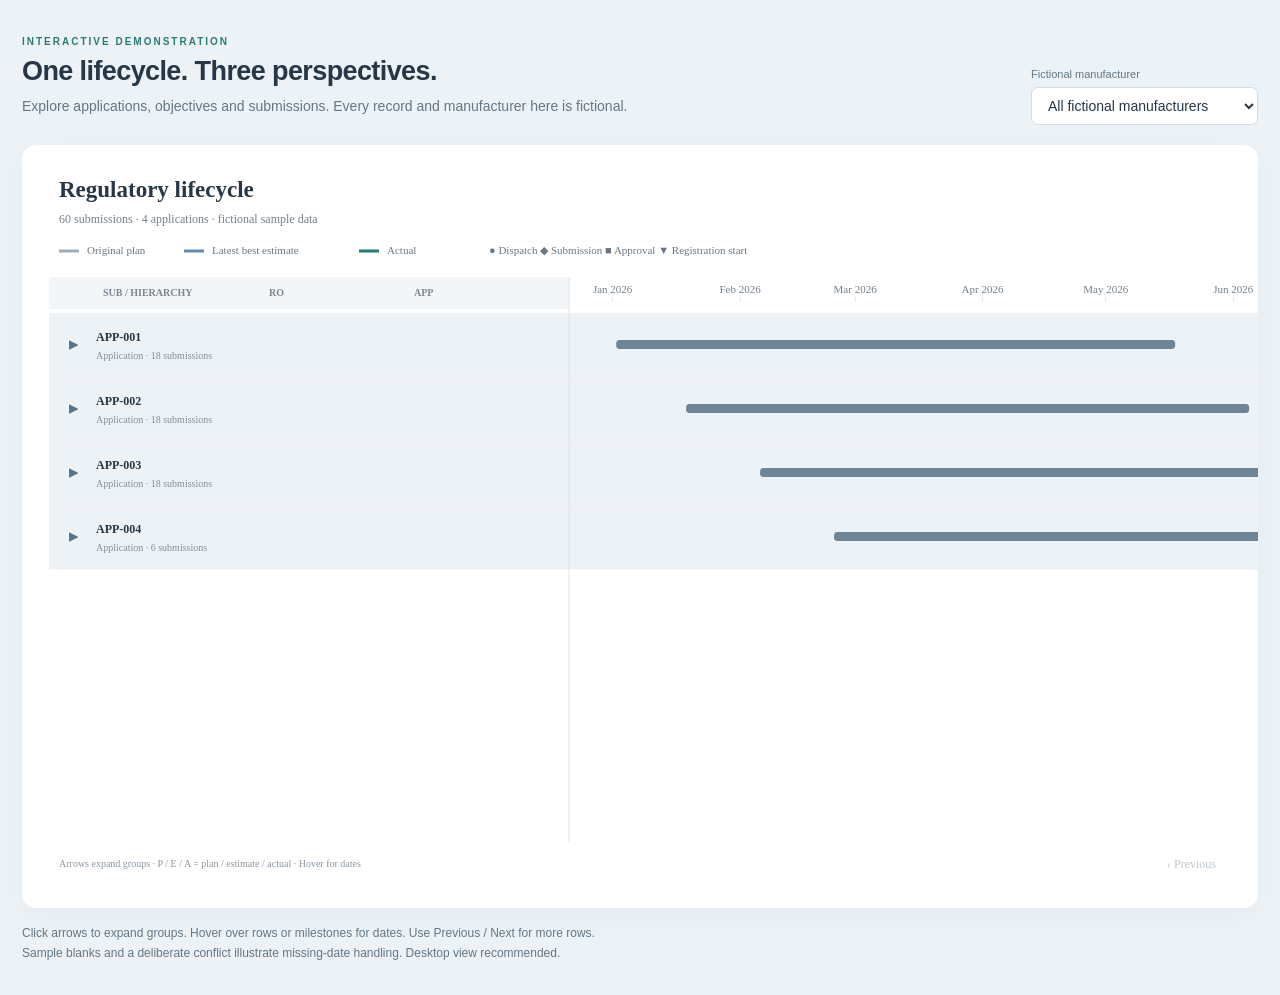
==== index.html @ 6e48fe3f "Publish fictional regulatory timeline demo" ====
<!doctype html>
<html lang="en"><head><meta charset="utf-8"><meta name="viewport" content="width=device-width, initial-scale=1"><meta name="description" content="Interactive regulatory timeline demonstration using entirely fictional data."><title>Regulatory timeline · Fictional demo</title><style>
*{box-sizing:border-box}body{margin:0;background:#edf2f6;color:#263747;font:14px 'Segoe UI',Arial,sans-serif}main{max-width:1450px;margin:32px auto;padding:0 22px}header{display:flex;justify-content:space-between;align-items:end;gap:22px;margin-bottom:20px}h1{font-size:27px;letter-spacing:-.6px;font-weight:600;margin:8px 0}p{color:#627787;line-height:1.6;margin:8px 0}.eyebrow{text-transform:uppercase;letter-spacing:2px;font-size:10px;color:#297d75;font-weight:700}.card{background:white;border-radius:14px;box-shadow:0 7px 30px #24354709;overflow:auto;padding:10px}label{font-size:11px;color:#627787;display:block;margin-bottom:7px}select{font:inherit;border:1px solid #d0dce3;border-radius:7px;padding:9px 32px 9px 12px;background:white;color:#263747;max-width:100%}#chart{min-width:1380px;min-height:740px}.note{font-size:12px;margin-top:16px}.tooltip{display:none;position:fixed;z-index:9;max-width:min(520px,92vw);max-height:75vh;overflow:auto;background:#fff;border:1px solid #d7e0e6;border-radius:8px;padding:14px;box-shadow:0 8px 35px #16304426;font-size:12px;pointer-events:none}.tooltip dl{display:grid;grid-template-columns:160px 1fr;gap:7px 14px;margin:0}.tooltip dt{color:#748491}.tooltip dd{margin:0;overflow-wrap:anywhere}@media(max-width:680px){header{display:block}main{margin-top:20px;padding:0 12px}h1{font-size:23px}select{margin-top:0;margin-bottom:10px}}
</style></head><body><main><header><div><span class="eyebrow">Interactive demonstration</span><h1>One lifecycle. Three perspectives.</h1><p>Explore applications, objectives and submissions. Every record and manufacturer here is fictional.</p></div><div><label for="manufacturer">Fictional manufacturer</label><select id="manufacturer"><option value="">All fictional manufacturers</option></select></div></header><section class="card" aria-label="Interactive regulatory timeline"><div id="chart"><p id="loading">Loading fictional timeline…</p></div></section><p class="note">Click arrows to expand groups. Hover over rows or milestones for dates. Use Previous / Next for more rows.<br>Sample blanks and a deliberate conflict illustrate missing-date handling. Desktop view recommended.</p></main><div id="tooltip" class="tooltip" role="tooltip"></div><script src="vega.js"></script><script src="app.js"></script></body></html>
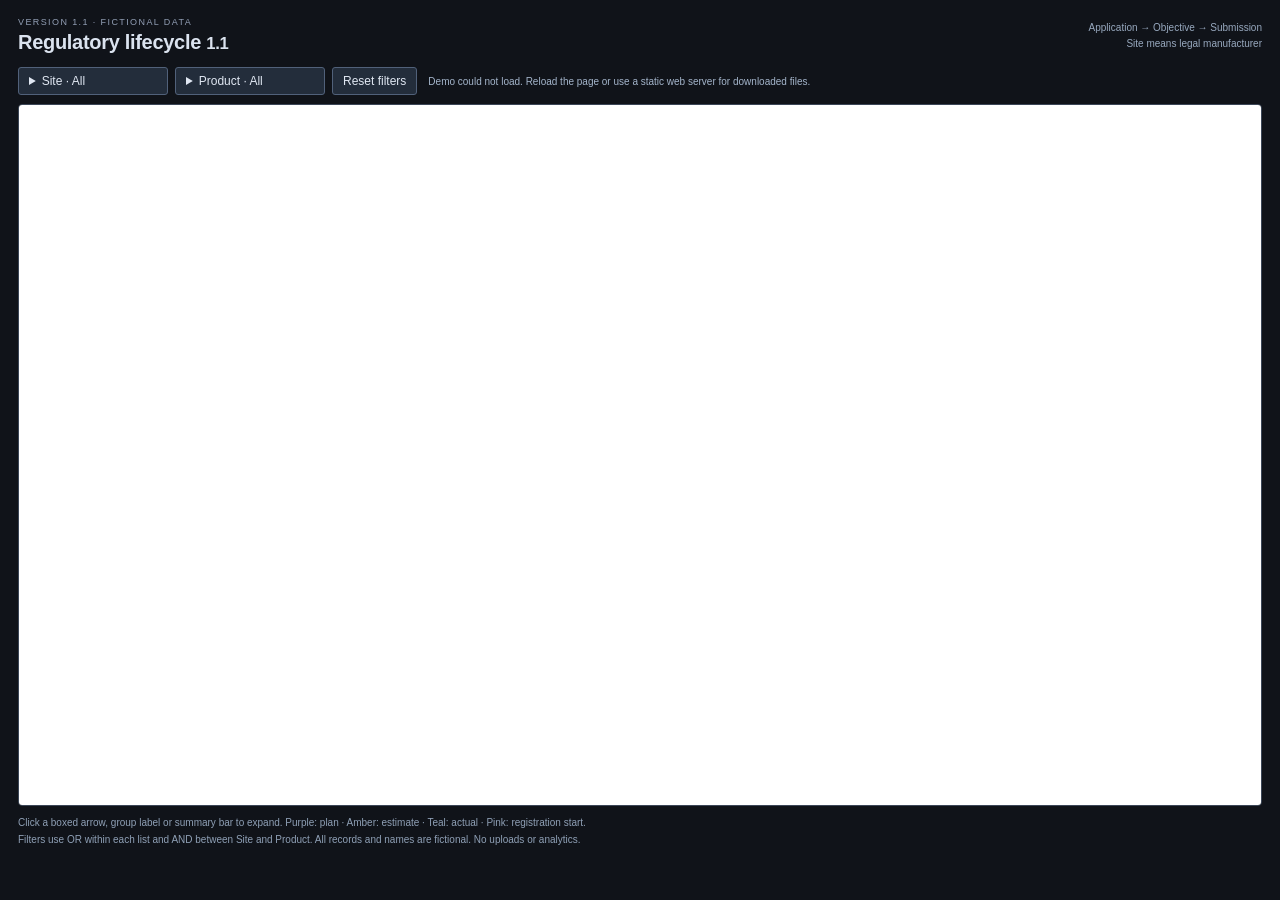
==== commit 437c717a: "Release 1.1: compact dark timeline and searchable filters" ====
--- a/index.html
+++ b/index.html
@@ -1,4 +1,12 @@
 <!doctype html>
-<html lang="en"><head><meta charset="utf-8"><meta name="viewport" content="width=device-width, initial-scale=1"><meta name="description" content="Interactive regulatory timeline demonstration using entirely fictional data."><title>Regulatory timeline · Fictional demo</title><style>
-*{box-sizing:border-box}body{margin:0;background:#edf2f6;color:#263747;font:14px 'Segoe UI',Arial,sans-serif}main{max-width:1450px;margin:32px auto;padding:0 22px}header{display:flex;justify-content:space-between;align-items:end;gap:22px;margin-bottom:20px}h1{font-size:27px;letter-spacing:-.6px;font-weight:600;margin:8px 0}p{color:#627787;line-height:1.6;margin:8px 0}.eyebrow{text-transform:uppercase;letter-spacing:2px;font-size:10px;color:#297d75;font-weight:700}.card{background:white;border-radius:14px;box-shadow:0 7px 30px #24354709;overflow:auto;padding:10px}label{font-size:11px;color:#627787;display:block;margin-bottom:7px}select{font:inherit;border:1px solid #d0dce3;border-radius:7px;padding:9px 32px 9px 12px;background:white;color:#263747;max-width:100%}#chart{min-width:1380px;min-height:740px}.note{font-size:12px;margin-top:16px}.tooltip{display:none;position:fixed;z-index:9;max-width:min(520px,92vw);max-height:75vh;overflow:auto;background:#fff;border:1px solid #d7e0e6;border-radius:8px;padding:14px;box-shadow:0 8px 35px #16304426;font-size:12px;pointer-events:none}.tooltip dl{display:grid;grid-template-columns:160px 1fr;gap:7px 14px;margin:0}.tooltip dt{color:#748491}.tooltip dd{margin:0;overflow-wrap:anywhere}@media(max-width:680px){header{display:block}main{margin-top:20px;padding:0 12px}h1{font-size:23px}select{margin-top:0;margin-bottom:10px}}
-</style></head><body><main><header><div><span class="eyebrow">Interactive demonstration</span><h1>One lifecycle. Three perspectives.</h1><p>Explore applications, objectives and submissions. Every record and manufacturer here is fictional.</p></div><div><label for="manufacturer">Fictional manufacturer</label><select id="manufacturer"><option value="">All fictional manufacturers</option></select></div></header><section class="card" aria-label="Interactive regulatory timeline"><div id="chart"><p id="loading">Loading fictional timeline…</p></div></section><p class="note">Click arrows to expand groups. Hover over rows or milestones for dates. Use Previous / Next for more rows.<br>Sample blanks and a deliberate conflict illustrate missing-date handling. Desktop view recommended.</p></main><div id="tooltip" class="tooltip" role="tooltip"></div><script src="vega.js"></script><script src="app.js"></script></body></html>
+<html lang="en"><head><meta charset="utf-8"><meta name="viewport" content="width=device-width, initial-scale=1"><meta name="description" content="Compact interactive regulatory timeline with entirely fictional data."><title>Regulatory timeline 1.1 · Fictional demo</title><link rel="stylesheet" href="style.css"></head>
+<body><main><header><div><span class="eyebrow">VERSION 1.1 · FICTIONAL DATA</span><h1>Regulatory lifecycle <small>1.1</small></h1></div><p class="intro">Application → Objective → Submission<br>Site means legal manufacturer</p></header>
+<section class="filters" aria-label="Filter fictional records">
+<details class="filter" id="site-filter"><summary id="site-summary">Site · All</summary><div class="panel"><label for="site-search">Search sites</label><input id="site-search" type="search" placeholder="Find a site…" autocomplete="off"><div class="filter-actions"><button id="site-select" type="button">Select shown</button><button id="site-clear" type="button">Clear selection</button></div><div id="site-options" class="options" role="group" aria-label="Sites"></div><p class="filter-help">No selections means all sites.</p></div></details>
+<details class="filter" id="product-filter"><summary id="product-summary">Product · All</summary><div class="panel"><label for="product-search">Search products</label><input id="product-search" type="search" placeholder="Find a product…" autocomplete="off"><div class="filter-actions"><button id="product-select" type="button">Select shown</button><button id="product-clear" type="button">Clear selection</button></div><div id="product-options" class="options" role="group" aria-label="Products"></div><p class="filter-help">No selections means all products.</p></div></details>
+<button id="reset-filters" type="button">Reset filters</button><span id="filter-status" role="status" aria-live="polite">Loading sample…</span>
+</section>
+<section class="chart-frame" aria-label="Regulatory timeline"><div id="chart" tabindex="0" aria-label="Timeline. Use chart controls to fit, zoom and page. Ctrl plus mouse wheel zooms the timeline."><p>Loading fictional timeline…</p></div></section>
+<footer>Click a boxed arrow, group label or summary bar to expand. Purple: plan · Amber: estimate · Teal: actual · Pink: registration start.<br>Filters use OR within each list and AND between Site and Product. All records and names are fictional. No uploads or analytics.</footer>
+</main><div id="tooltip" role="tooltip"></div><script src="vega.js"></script><script src="app.js"></script></body></html>
+
--- a/style.css
+++ b/style.css
@@ -0,0 +1,2 @@
+:root{color-scheme:dark;font:12px 'Segoe UI',Arial,sans-serif;color:#dbe3ef;background:#101319}*{box-sizing:border-box}body{margin:0}main{padding:14px 18px;max-width:2200px;margin:auto}header{display:flex;justify-content:space-between;align-items:center;gap:12px;margin-bottom:10px}h1{font-size:20px;font-weight:600;letter-spacing:-.3px;margin:3px 0}.eyebrow{font-size:9px;letter-spacing:1.4px;color:#929fb5}.intro{font-size:10px;line-height:1.6;color:#98a9bf;margin:0;text-align:right}.filters{display:flex;gap:7px;align-items:center;flex-wrap:wrap;margin-bottom:9px;position:relative;z-index:3}button,summary,input{font:inherit}button,summary{border:1px solid #51617a;border-radius:3px;background:#232d3b;color:#e0e7f2;padding:6px 10px;cursor:pointer}button:hover,summary:hover{background:#34445b;border-color:#8ba5ca}button:focus-visible,summary:focus-visible,input:focus-visible,#chart:focus-visible{outline:2px solid #b799ff;outline-offset:2px}summary{min-width:150px;user-select:none}details[open] summary{background:#36435b}.filter{position:relative}.panel{position:absolute;left:0;top:34px;width:min(340px,90vw);background:#1d2633;border:1px solid #62718b;padding:12px;border-radius:4px;box-shadow:0 12px 35px #0009}.panel label{display:block;margin-bottom:6px}.panel input[type=search]{width:100%;border:1px solid #62718b;border-radius:3px;background:#131b26;padding:8px;color:#eef4ff}.filter-actions{display:flex;gap:6px;margin:8px 0}.filter-actions button{font-size:11px;padding:5px 8px}.options{max-height:240px;overflow:auto;border:1px solid #3d4b60;border-radius:2px}.option{display:flex!important;align-items:flex-start;gap:7px;padding:7px 6px;margin:0!important;cursor:pointer;line-height:1.4;border-bottom:1px solid #303d50}.option:last-child{border-bottom:0}.option:hover{background:#30415b}.option input{accent-color:#b799ff;flex-shrink:0;margin-top:2px}.option span{overflow-wrap:anywhere}.filter-help{font-size:10px;color:#97a7bd;margin:8px 0 0}.empty-options{padding:10px;color:#b1bfd2}.chart-frame{border:1px solid #3b4657;border-radius:4px;overflow:auto;background:#14181f}#chart{width:100%;height:clamp(320px,calc(100dvh - 200px),1200px);min-width:480px;min-height:260px}#chart svg{display:block}#filter-status{font-size:10px;color:#a4b5cb;padding:4px}footer{font-size:10px;color:#8fa0b6;line-height:1.7;margin-top:8px}#tooltip{display:none;position:fixed;z-index:10;max-width:min(550px,95vw);max-height:75vh;overflow:auto;background:#202b3b;color:#e0e9f6;border:1px solid #6a809f;padding:12px;border-radius:5px;box-shadow:0 6px 25px #0007;font-size:11px;pointer-events:auto}#tooltip dl{display:grid;grid-template-columns:minmax(100px,150px) minmax(120px,1fr);gap:7px 12px;margin:0}#tooltip dt{color:#a4b8d3}#tooltip dd{margin:0;overflow-wrap:anywhere}@media(max-width:620px){main{padding:8px}.intro{display:none}h1{font-size:17px}summary{min-width:120px}.filters{gap:5px}#chart{height:calc(100dvh - 210px)}#product-filter .panel{left:auto;right:0}.panel{width:min(310px,90vw)}#filter-status{flex-basis:100%}footer{font-size:9px}}
+
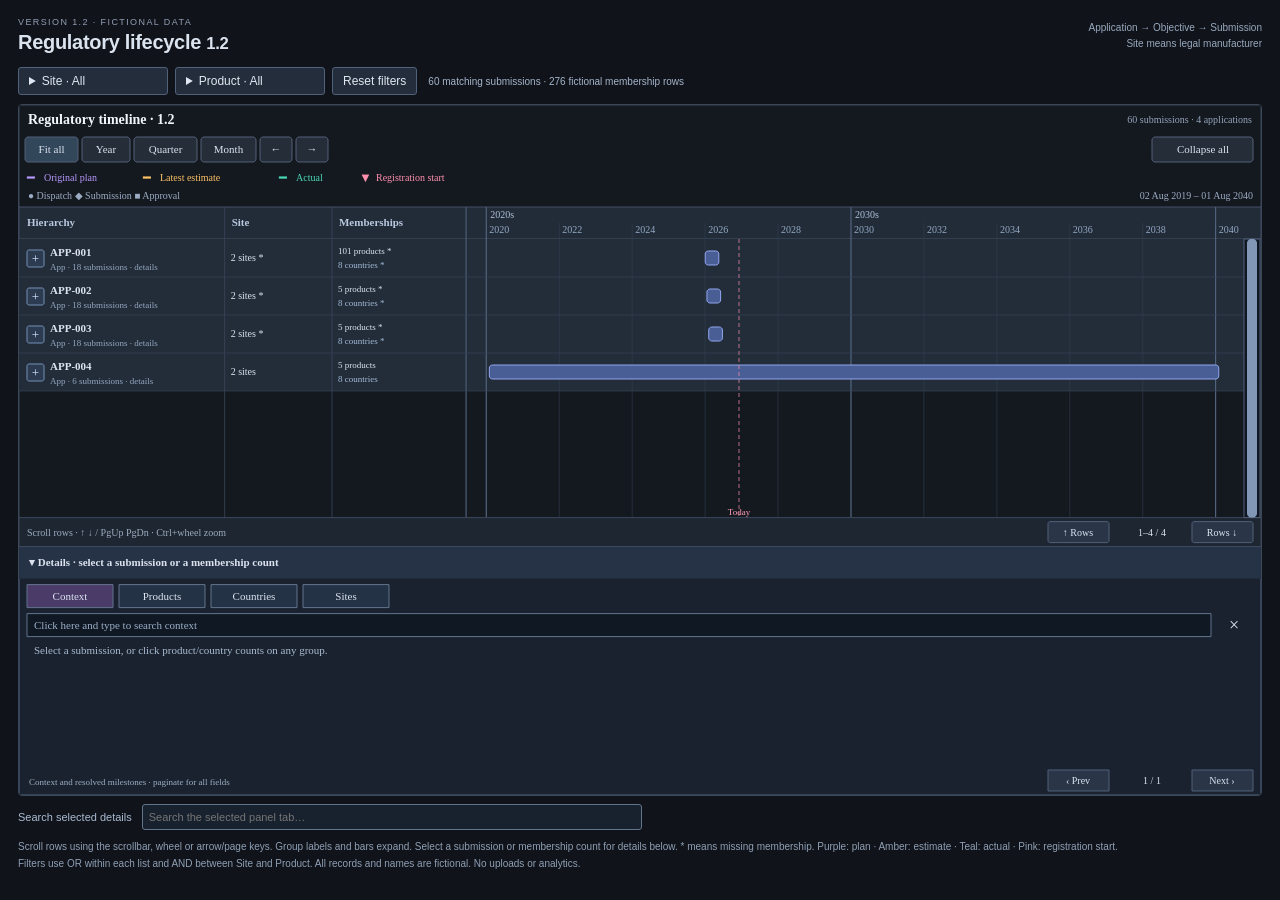
==== commit 68728f22: "Release 1.2: anchored scrolling and details" ====
--- a/index.html
+++ b/index.html
@@ -1,12 +1,13 @@
 <!doctype html>
-<html lang="en"><head><meta charset="utf-8"><meta name="viewport" content="width=device-width, initial-scale=1"><meta name="description" content="Compact interactive regulatory timeline with entirely fictional data."><title>Regulatory timeline 1.1 · Fictional demo</title><link rel="stylesheet" href="style.css"></head>
-<body><main><header><div><span class="eyebrow">VERSION 1.1 · FICTIONAL DATA</span><h1>Regulatory lifecycle <small>1.1</small></h1></div><p class="intro">Application → Objective → Submission<br>Site means legal manufacturer</p></header>
+<html lang="en"><head><meta charset="utf-8"><meta name="viewport" content="width=device-width, initial-scale=1"><meta name="description" content="Compact interactive regulatory timeline with entirely fictional data."><title>Regulatory timeline 1.2 · Fictional demo</title><link rel="stylesheet" href="style.css"></head>
+<body><main><header><div><span class="eyebrow">VERSION 1.2 · FICTIONAL DATA</span><h1>Regulatory lifecycle <small>1.2</small></h1></div><p class="intro">Application → Objective → Submission<br>Site means legal manufacturer</p></header>
 <section class="filters" aria-label="Filter fictional records">
 <details class="filter" id="site-filter"><summary id="site-summary">Site · All</summary><div class="panel"><label for="site-search">Search sites</label><input id="site-search" type="search" placeholder="Find a site…" autocomplete="off"><div class="filter-actions"><button id="site-select" type="button">Select shown</button><button id="site-clear" type="button">Clear selection</button></div><div id="site-options" class="options" role="group" aria-label="Sites"></div><p class="filter-help">No selections means all sites.</p></div></details>
 <details class="filter" id="product-filter"><summary id="product-summary">Product · All</summary><div class="panel"><label for="product-search">Search products</label><input id="product-search" type="search" placeholder="Find a product…" autocomplete="off"><div class="filter-actions"><button id="product-select" type="button">Select shown</button><button id="product-clear" type="button">Clear selection</button></div><div id="product-options" class="options" role="group" aria-label="Products"></div><p class="filter-help">No selections means all products.</p></div></details>
 <button id="reset-filters" type="button">Reset filters</button><span id="filter-status" role="status" aria-live="polite">Loading sample…</span>
 </section>
-<section class="chart-frame" aria-label="Regulatory timeline"><div id="chart" tabindex="0" aria-label="Timeline. Use chart controls to fit, zoom and page. Ctrl plus mouse wheel zooms the timeline."><p>Loading fictional timeline…</p></div></section>
-<footer>Click a boxed arrow, group label or summary bar to expand. Purple: plan · Amber: estimate · Teal: actual · Pink: registration start.<br>Filters use OR within each list and AND between Site and Product. All records and names are fictional. No uploads or analytics.</footer>
+<section class="chart-frame" aria-label="Regulatory timeline"><div id="chart" tabindex="0" aria-label="Timeline. Use chart controls to fit, zoom and scroll. Ctrl plus mouse wheel zooms the timeline."><p>Loading fictional timeline…</p></div></section>
+<label class="detail-proxy">Search selected details <input id="detail-search-proxy" type="search" placeholder="Search the selected panel tab…" autocomplete="off"></label>
+<footer>Scroll rows using the scrollbar, wheel or arrow/page keys. Group labels and bars expand. Select a submission or membership count for details below. * means missing membership. Purple: plan · Amber: estimate · Teal: actual · Pink: registration start.<br>Filters use OR within each list and AND between Site and Product. All records and names are fictional. No uploads or analytics.</footer>
 </main><div id="tooltip" role="tooltip"></div><script src="vega.js"></script><script src="app.js"></script></body></html>
 
--- a/style.css
+++ b/style.css
@@ -1,2 +1,6 @@
-:root{color-scheme:dark;font:12px 'Segoe UI',Arial,sans-serif;color:#dbe3ef;background:#101319}*{box-sizing:border-box}body{margin:0}main{padding:14px 18px;max-width:2200px;margin:auto}header{display:flex;justify-content:space-between;align-items:center;gap:12px;margin-bottom:10px}h1{font-size:20px;font-weight:600;letter-spacing:-.3px;margin:3px 0}.eyebrow{font-size:9px;letter-spacing:1.4px;color:#929fb5}.intro{font-size:10px;line-height:1.6;color:#98a9bf;margin:0;text-align:right}.filters{display:flex;gap:7px;align-items:center;flex-wrap:wrap;margin-bottom:9px;position:relative;z-index:3}button,summary,input{font:inherit}button,summary{border:1px solid #51617a;border-radius:3px;background:#232d3b;color:#e0e7f2;padding:6px 10px;cursor:pointer}button:hover,summary:hover{background:#34445b;border-color:#8ba5ca}button:focus-visible,summary:focus-visible,input:focus-visible,#chart:focus-visible{outline:2px solid #b799ff;outline-offset:2px}summary{min-width:150px;user-select:none}details[open] summary{background:#36435b}.filter{position:relative}.panel{position:absolute;left:0;top:34px;width:min(340px,90vw);background:#1d2633;border:1px solid #62718b;padding:12px;border-radius:4px;box-shadow:0 12px 35px #0009}.panel label{display:block;margin-bottom:6px}.panel input[type=search]{width:100%;border:1px solid #62718b;border-radius:3px;background:#131b26;padding:8px;color:#eef4ff}.filter-actions{display:flex;gap:6px;margin:8px 0}.filter-actions button{font-size:11px;padding:5px 8px}.options{max-height:240px;overflow:auto;border:1px solid #3d4b60;border-radius:2px}.option{display:flex!important;align-items:flex-start;gap:7px;padding:7px 6px;margin:0!important;cursor:pointer;line-height:1.4;border-bottom:1px solid #303d50}.option:last-child{border-bottom:0}.option:hover{background:#30415b}.option input{accent-color:#b799ff;flex-shrink:0;margin-top:2px}.option span{overflow-wrap:anywhere}.filter-help{font-size:10px;color:#97a7bd;margin:8px 0 0}.empty-options{padding:10px;color:#b1bfd2}.chart-frame{border:1px solid #3b4657;border-radius:4px;overflow:auto;background:#14181f}#chart{width:100%;height:clamp(320px,calc(100dvh - 200px),1200px);min-width:480px;min-height:260px}#chart svg{display:block}#filter-status{font-size:10px;color:#a4b5cb;padding:4px}footer{font-size:10px;color:#8fa0b6;line-height:1.7;margin-top:8px}#tooltip{display:none;position:fixed;z-index:10;max-width:min(550px,95vw);max-height:75vh;overflow:auto;background:#202b3b;color:#e0e9f6;border:1px solid #6a809f;padding:12px;border-radius:5px;box-shadow:0 6px 25px #0007;font-size:11px;pointer-events:auto}#tooltip dl{display:grid;grid-template-columns:minmax(100px,150px) minmax(120px,1fr);gap:7px 12px;margin:0}#tooltip dt{color:#a4b8d3}#tooltip dd{margin:0;overflow-wrap:anywhere}@media(max-width:620px){main{padding:8px}.intro{display:none}h1{font-size:17px}summary{min-width:120px}.filters{gap:5px}#chart{height:calc(100dvh - 210px)}#product-filter .panel{left:auto;right:0}.panel{width:min(310px,90vw)}#filter-status{flex-basis:100%}footer{font-size:9px}}
+:root{color-scheme:dark;font:12px 'Segoe UI',Arial,sans-serif;color:#dbe3ef;background:#101319}*{box-sizing:border-box}body{margin:0}main{padding:14px 18px;max-width:2200px;margin:auto}header{display:flex;justify-content:space-between;align-items:center;gap:12px;margin-bottom:10px}h1{font-size:20px;font-weight:600;letter-spacing:-.3px;margin:3px 0}.eyebrow{font-size:9px;letter-spacing:1.4px;color:#929fb5}.intro{font-size:10px;line-height:1.6;color:#98a9bf;margin:0;text-align:right}.filters{display:flex;gap:7px;align-items:center;flex-wrap:wrap;margin-bottom:9px;position:relative;z-index:3}button,summary,input{font:inherit}button,summary{border:1px solid #51617a;border-radius:3px;background:#232d3b;color:#e0e7f2;padding:6px 10px;cursor:pointer}button:hover,summary:hover{background:#34445b;border-color:#8ba5ca}button:focus-visible,summary:focus-visible,input:focus-visible,#chart:focus-visible{outline:2px solid #b799ff;outline-offset:2px}summary{min-width:150px;user-select:none}details[open] summary{background:#36435b}.filter{position:relative}.panel{position:absolute;left:0;top:34px;width:min(340px,90vw);background:#1d2633;border:1px solid #62718b;padding:12px;border-radius:4px;box-shadow:0 12px 35px #0009}.panel label{display:block;margin-bottom:6px}.panel input[type=search]{width:100%;border:1px solid #62718b;border-radius:3px;background:#131b26;padding:8px;color:#eef4ff}.filter-actions{display:flex;gap:6px;margin:8px 0}.filter-actions button{font-size:11px;padding:5px 8px}.options{max-height:240px;overflow:auto;border:1px solid #3d4b60;border-radius:2px}.option{display:flex!important;align-items:flex-start;gap:7px;padding:7px 6px;margin:0!important;cursor:pointer;line-height:1.4;border-bottom:1px solid #303d50}.option:last-child{border-bottom:0}.option:hover{background:#30415b}.option input{accent-color:#b799ff;flex-shrink:0;margin-top:2px}.option span{overflow-wrap:anywhere}.filter-help{font-size:10px;color:#97a7bd;margin:8px 0 0}.empty-options{padding:10px;color:#b1bfd2}.chart-frame{border:1px solid #3b4657;border-radius:4px;overflow:auto;background:#14181f}#chart{width:100%;height:clamp(600px,calc(100dvh - 210px),1400px);min-width:480px;min-height:480px}#chart svg{display:block}#filter-status{font-size:10px;color:#a4b5cb;padding:4px}footer{font-size:10px;color:#8fa0b6;line-height:1.7;margin-top:8px}#tooltip{display:none;position:fixed;z-index:10;max-width:min(340px,90vw);max-height:180px;overflow:auto;background:#202b3b;color:#e0e9f6;border:1px solid #6a809f;padding:12px;border-radius:5px;box-shadow:0 6px 25px #0007;font-size:11px;pointer-events:none}#tooltip dl{display:grid;grid-template-columns:minmax(100px,150px) minmax(120px,1fr);gap:7px 12px;margin:0}#tooltip dt{color:#a4b8d3}#tooltip dd{margin:0;overflow-wrap:anywhere}@media(max-width:620px){main{padding:8px}.intro{display:none}h1{font-size:17px}summary{min-width:120px}.filters{gap:5px}#chart{height:calc(100dvh - 210px)}#product-filter .panel{left:auto;right:0}.panel{width:min(310px,90vw)}#filter-status{flex-basis:100%}footer{font-size:9px}}
 
+
+.detail-proxy{display:flex;align-items:center;gap:10px;color:#a9bbd3;font-size:11px;margin:8px 0}.detail-proxy input{width:min(500px,65vw);background:#18212e;color:#e6eef8;border:1px solid #62738d;padding:6px;border-radius:3px}
+
+.detail-proxy[hidden]{display:none}
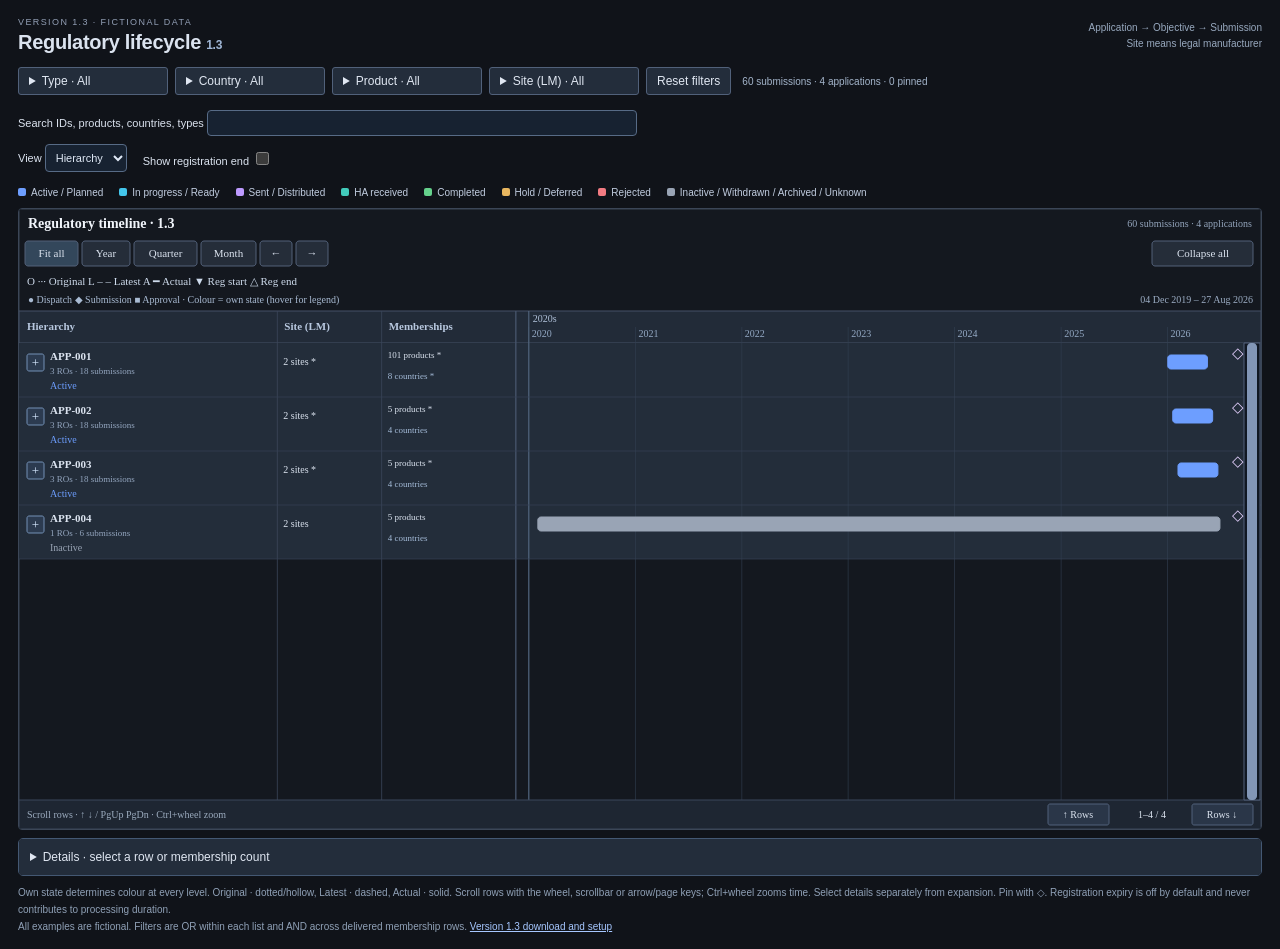
==== commit ddf6639e: "Release 1.3: state colours, comparisons and usable details" ====
--- a/index.html
+++ b/index.html
@@ -1,13 +1,11 @@
 <!doctype html>
-<html lang="en"><head><meta charset="utf-8"><meta name="viewport" content="width=device-width, initial-scale=1"><meta name="description" content="Compact interactive regulatory timeline with entirely fictional data."><title>Regulatory timeline 1.2 · Fictional demo</title><link rel="stylesheet" href="style.css"></head>
-<body><main><header><div><span class="eyebrow">VERSION 1.2 · FICTIONAL DATA</span><h1>Regulatory lifecycle <small>1.2</small></h1></div><p class="intro">Application → Objective → Submission<br>Site means legal manufacturer</p></header>
-<section class="filters" aria-label="Filter fictional records">
-<details class="filter" id="site-filter"><summary id="site-summary">Site · All</summary><div class="panel"><label for="site-search">Search sites</label><input id="site-search" type="search" placeholder="Find a site…" autocomplete="off"><div class="filter-actions"><button id="site-select" type="button">Select shown</button><button id="site-clear" type="button">Clear selection</button></div><div id="site-options" class="options" role="group" aria-label="Sites"></div><p class="filter-help">No selections means all sites.</p></div></details>
-<details class="filter" id="product-filter"><summary id="product-summary">Product · All</summary><div class="panel"><label for="product-search">Search products</label><input id="product-search" type="search" placeholder="Find a product…" autocomplete="off"><div class="filter-actions"><button id="product-select" type="button">Select shown</button><button id="product-clear" type="button">Clear selection</button></div><div id="product-options" class="options" role="group" aria-label="Products"></div><p class="filter-help">No selections means all products.</p></div></details>
-<button id="reset-filters" type="button">Reset filters</button><span id="filter-status" role="status" aria-live="polite">Loading sample…</span>
-</section>
-<section class="chart-frame" aria-label="Regulatory timeline"><div id="chart" tabindex="0" aria-label="Timeline. Use chart controls to fit, zoom and scroll. Ctrl plus mouse wheel zooms the timeline."><p>Loading fictional timeline…</p></div></section>
-<label class="detail-proxy">Search selected details <input id="detail-search-proxy" type="search" placeholder="Search the selected panel tab…" autocomplete="off"></label>
-<footer>Scroll rows using the scrollbar, wheel or arrow/page keys. Group labels and bars expand. Select a submission or membership count for details below. * means missing membership. Purple: plan · Amber: estimate · Teal: actual · Pink: registration start.<br>Filters use OR within each list and AND between Site and Product. All records and names are fictional. No uploads or analytics.</footer>
-</main><div id="tooltip" role="tooltip"></div><script src="vega.js"></script><script src="app.js"></script></body></html>
-
+<html lang="en"><head><meta charset="utf-8"><meta name="viewport" content="width=device-width,initial-scale=1"><title>Regulatory timeline · 1.3</title><link rel="stylesheet" href="style.css"></head>
+<body><main><header><div><span class="eyebrow">VERSION 1.3 · FICTIONAL DATA</span><h1>Regulatory lifecycle <small>1.3</small></h1></div><p class="intro">Application → Objective → Submission<br>Site means legal manufacturer</p></header>
+<section id="filters" class="filters" aria-label="Membership filters"><button id="reset-filters">Reset filters</button><span id="filter-status" role="status">Loading…</span></section>
+<section id="bindings" aria-label="Search and view controls"></section>
+<div class="legend" aria-label="State colour legend"><span style="--c:#6d9eff">Active / Planned</span><span style="--c:#43c6ec">In progress / Ready</span><span style="--c:#bd9aff">Sent / Distributed</span><span style="--c:#42cbbb">HA received</span><span style="--c:#65d18c">Completed</span><span style="--c:#e8b65f">Hold / Deferred</span><span style="--c:#f27b82">Rejected</span><span style="--c:#99a4b5">Inactive / Withdrawn / Archived / Unknown</span></div>
+<p id="comparison-help" hidden>Compare equivalent rows on one axis. ◇ pins a row; use Pinned rows only to isolate your selection. D→S and S→A are completed actual durations. Missing endpoints remain blank. <button id="clear-pins">Clear pins</button></p>
+<section class="chart-frame"><div id="chart" tabindex="0" aria-label="Regulatory timeline. Scroll rows with wheel or keys. Expand parent labels or bars."></div></section>
+<details id="selected-details"><summary id="detail-title">Details · select a row or membership count</summary><div class="detail-content"><div class="copy-actions"><button id="copy-id">Copy ID</button><button id="copy-details">Copy details</button><span id="copy-status" role="status"></span></div><div id="detail-body"></div><div id="detail-tools" hidden><label>Search full membership lists <input id="list-search" type="search" placeholder="Product, country or legal manufacturer…"></label><div id="member-lists"></div><div class="pager"><button id="list-prev">Previous</button><span id="list-page"></span><button id="list-next">Next</button></div><p class="muted">Independent membership lists do not imply product–country pairs.</p></div></div></details>
+<footer>Own state determines colour at every level. Original · dotted/hollow, Latest · dashed, Actual · solid. Scroll rows with the wheel, scrollbar or arrow/page keys; Ctrl+wheel zooms time. Select details separately from expansion. Pin with ◇. Registration expiry is off by default and never contributes to processing duration.<br>All examples are fictional. Filters are OR within each list and AND across delivered membership rows. <a href="https://github.com/DangerMitch2000/regulatory-timeline-demo/releases/tag/v1.3">Version 1.3 download and setup</a></footer>
+</main><div id="tooltip" role="tooltip" hidden></div><script src="vega.js"></script><script src="app.js"></script></body></html>
--- a/style.css
+++ b/style.css
@@ -4,3 +4,5 @@
 .detail-proxy{display:flex;align-items:center;gap:10px;color:#a9bbd3;font-size:11px;margin:8px 0}.detail-proxy input{width:min(500px,65vw);background:#18212e;color:#e6eef8;border:1px solid #62738d;padding:6px;border-radius:3px}
 
 .detail-proxy[hidden]{display:none}
+
+[hidden]{display:none!important}input,select{font:inherit;background:#172231;color:#e0e9f6;border:1px solid #576b86;border-radius:4px;padding:6px}#bindings{display:flex;gap:8px 16px;flex-wrap:wrap;padding:6px 0 10px}#bindings .vega-bind{display:flex;align-items:center;gap:7px;font-size:11px}#bindings .vega-bind:first-child{flex-basis:100%}#bindings input[type=search]{width:min(430px,65vw)}.legend{display:flex;gap:8px 16px;flex-wrap:wrap;color:#c1cde0;font-size:10px;padding:5px 0 10px}.legend span:before{content:'';display:inline-block;background:var(--c);width:8px;height:8px;border-radius:2px;margin-right:5px}#chart{min-width:720px;height:clamp(480px,calc(100dvh - 280px),1100px)}.details-expanded #chart{height:clamp(480px,calc(100dvh - 360px),850px)}#selected-details{margin-top:8px;border:1px solid #445873;border-radius:5px}#selected-details>summary{border:0;padding:11px;font-size:12px}.detail-content{padding:12px 18px;max-height:520px;overflow:auto;user-select:text;line-height:1.55;background:#18212e}#detail-body{max-width:1100px}#detail-body h2{font-size:18px;margin:8px 0}.state-badge{font-size:12px;margin-left:14px}.type-label{color:#b7c9e1}.relationships{display:grid;grid-template-columns:155px 1fr;gap:5px 12px}.relationships dt{color:#91a9c8}.relationships dd{margin:0;overflow-wrap:anywhere}table{border-collapse:collapse;width:100%;margin:14px 0;table-layout:fixed}th,td{padding:8px 12px;text-align:left;border-bottom:1px solid #36465c;overflow-wrap:anywhere}th{color:#b6cce6;font-weight:600}h3{font-size:12px}.copy-actions,.pager{display:flex;align-items:center;gap:8px}.copy-actions{justify-content:flex-end}.muted{color:#91a6c1;font-size:11px}#member-lists{display:grid;grid-template-columns:repeat(3,minmax(0,1fr));gap:20px}#member-lists ul{padding-left:18px;overflow-wrap:anywhere}#list-search{width:min(420px,70vw)}#tooltip{display:block}#comparison-help{color:#afc2dd;font-size:11px}a{color:#a6c7ff}small{font-size:12px;color:#a0b7d7}@media(max-width:720px){#member-lists{grid-template-columns:1fr}.relationships{grid-template-columns:100px 1fr}.detail-content{padding:10px}th,td{padding:7px 5px;font-size:11px}}
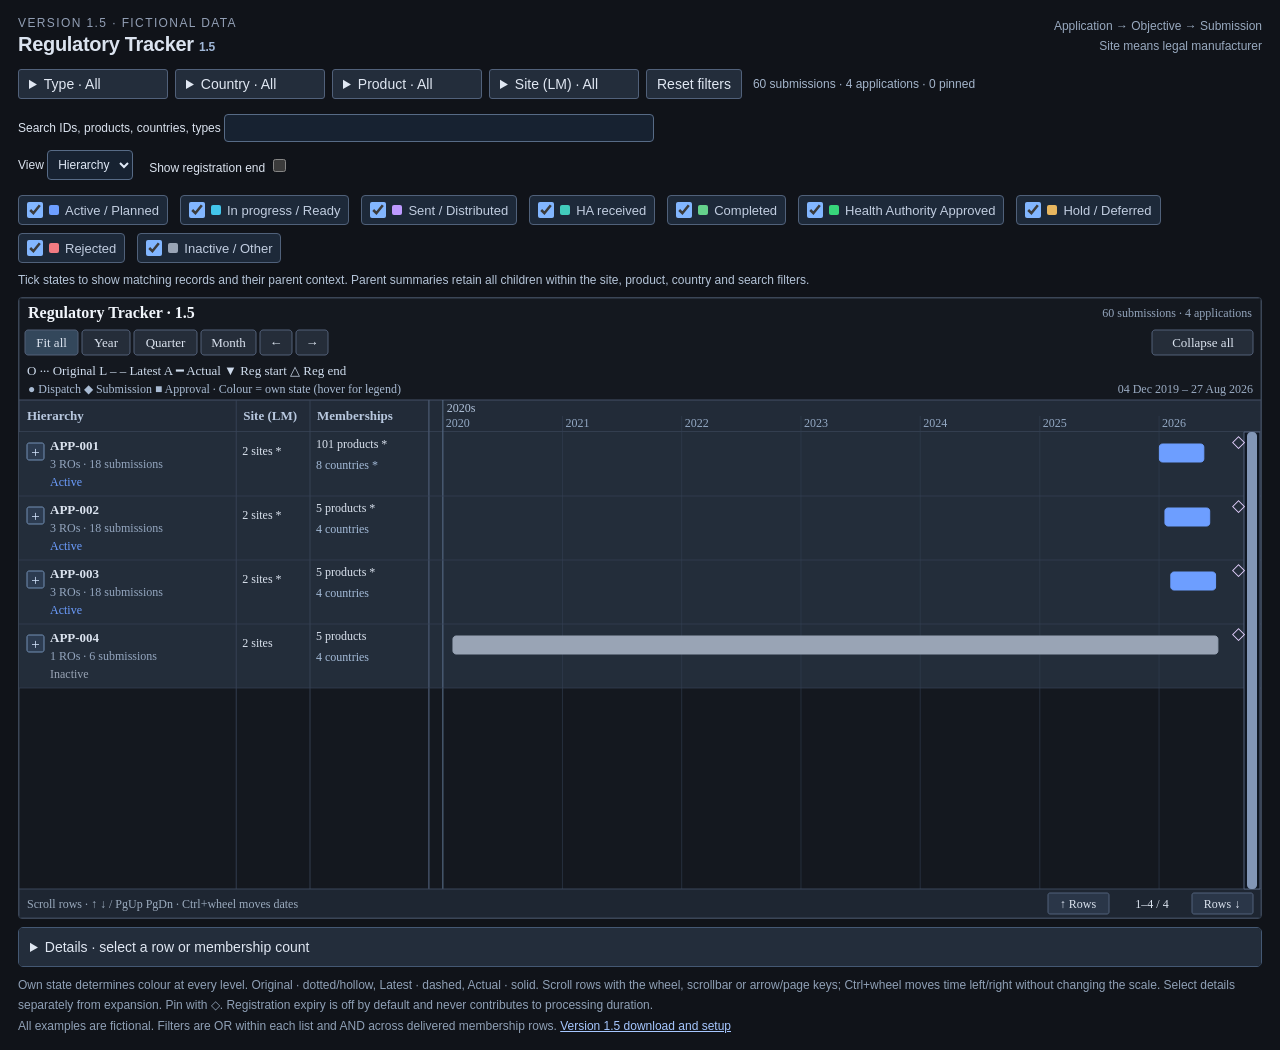
==== commit 8f937db5: "Regulatory Tracker 1.5: readability, date tooltips and state filters" ====
--- a/index.html
+++ b/index.html
@@ -1,11 +1,11 @@
-<!doctype html>
-<html lang="en"><head><meta charset="utf-8"><meta name="viewport" content="width=device-width,initial-scale=1"><title>Regulatory timeline · 1.3</title><link rel="stylesheet" href="style.css"></head>
-<body><main><header><div><span class="eyebrow">VERSION 1.3 · FICTIONAL DATA</span><h1>Regulatory lifecycle <small>1.3</small></h1></div><p class="intro">Application → Objective → Submission<br>Site means legal manufacturer</p></header>
-<section id="filters" class="filters" aria-label="Membership filters"><button id="reset-filters">Reset filters</button><span id="filter-status" role="status">Loading…</span></section>
-<section id="bindings" aria-label="Search and view controls"></section>
-<div class="legend" aria-label="State colour legend"><span style="--c:#6d9eff">Active / Planned</span><span style="--c:#43c6ec">In progress / Ready</span><span style="--c:#bd9aff">Sent / Distributed</span><span style="--c:#42cbbb">HA received</span><span style="--c:#65d18c">Completed</span><span style="--c:#e8b65f">Hold / Deferred</span><span style="--c:#f27b82">Rejected</span><span style="--c:#99a4b5">Inactive / Withdrawn / Archived / Unknown</span></div>
-<p id="comparison-help" hidden>Compare equivalent rows on one axis. ◇ pins a row; use Pinned rows only to isolate your selection. D→S and S→A are completed actual durations. Missing endpoints remain blank. <button id="clear-pins">Clear pins</button></p>
-<section class="chart-frame"><div id="chart" tabindex="0" aria-label="Regulatory timeline. Scroll rows with wheel or keys. Expand parent labels or bars."></div></section>
-<details id="selected-details"><summary id="detail-title">Details · select a row or membership count</summary><div class="detail-content"><div class="copy-actions"><button id="copy-id">Copy ID</button><button id="copy-details">Copy details</button><span id="copy-status" role="status"></span></div><div id="detail-body"></div><div id="detail-tools" hidden><label>Search full membership lists <input id="list-search" type="search" placeholder="Product, country or legal manufacturer…"></label><div id="member-lists"></div><div class="pager"><button id="list-prev">Previous</button><span id="list-page"></span><button id="list-next">Next</button></div><p class="muted">Independent membership lists do not imply product–country pairs.</p></div></div></details>
-<footer>Own state determines colour at every level. Original · dotted/hollow, Latest · dashed, Actual · solid. Scroll rows with the wheel, scrollbar or arrow/page keys; Ctrl+wheel zooms time. Select details separately from expansion. Pin with ◇. Registration expiry is off by default and never contributes to processing duration.<br>All examples are fictional. Filters are OR within each list and AND across delivered membership rows. <a href="https://github.com/DangerMitch2000/regulatory-timeline-demo/releases/tag/v1.3">Version 1.3 download and setup</a></footer>
-</main><div id="tooltip" role="tooltip" hidden></div><script src="vega.js"></script><script src="app.js"></script></body></html>
+<!doctype html>
+<html lang="en"><head><meta charset="utf-8"><meta name="viewport" content="width=device-width,initial-scale=1"><title>Regulatory Tracker · 1.5</title><link rel="stylesheet" href="style.css?v=1.5"></head>
+<body><main><header><div><span class="eyebrow">VERSION 1.5 · FICTIONAL DATA</span><h1>Regulatory Tracker <small>1.5</small></h1></div><p class="intro">Application → Objective → Submission<br>Site means legal manufacturer</p></header>
+<section id="filters" class="filters" aria-label="Membership filters"><button id="reset-filters">Reset filters</button><span id="filter-status" role="status">Loading…</span></section>
+<section id="bindings" aria-label="Search and view controls"></section>
+<div id="state-legend" class="legend" role="group" aria-label="Record state filters"></div><p class="state-help">Tick states to show matching records and their parent context. Parent summaries retain all children within the site, product, country and search filters.</p>
+<p id="comparison-help" hidden>Compare equivalent rows on one axis. ◇ pins a row; use Pinned rows only to isolate your selection. D→S and S→A are completed actual durations. Missing endpoints remain blank. <button id="clear-pins">Clear pins</button></p>
+<section class="chart-frame"><div id="chart" tabindex="0" aria-label="Regulatory timeline. Scroll rows with wheel or keys. Expand parent labels or bars."></div></section>
+<details id="selected-details"><summary id="detail-title">Details · select a row or membership count</summary><div class="detail-content"><div class="copy-actions"><button id="copy-id">Copy ID</button><button id="copy-details">Copy details</button><span id="copy-status" role="status"></span></div><div id="detail-body"></div><div id="detail-tools" hidden><label>Search full membership lists <input id="list-search" type="search" placeholder="Product, country or legal manufacturer…"></label><div id="member-lists"></div><div class="pager"><button id="list-prev">Previous</button><span id="list-page"></span><button id="list-next">Next</button></div><p class="muted">Independent membership lists do not imply product–country pairs.</p></div></div></details>
+<footer>Own state determines colour at every level. Original · dotted/hollow, Latest · dashed, Actual · solid. Scroll rows with the wheel, scrollbar or arrow/page keys; Ctrl+wheel moves time left/right without changing the scale. Select details separately from expansion. Pin with ◇. Registration expiry is off by default and never contributes to processing duration.<br>All examples are fictional. Filters are OR within each list and AND across delivered membership rows. <a href="https://github.com/DangerMitch2000/regulatory-timeline-demo/releases/tag/v1.5">Version 1.5 download and setup</a></footer>
+</main><div id="tooltip" role="tooltip" hidden></div><script src="vega.js"></script><script src="app.js?v=1.5"></script></body></html>
--- a/style.css
+++ b/style.css
@@ -6,3 +6,8 @@
 .detail-proxy[hidden]{display:none}
 
 [hidden]{display:none!important}input,select{font:inherit;background:#172231;color:#e0e9f6;border:1px solid #576b86;border-radius:4px;padding:6px}#bindings{display:flex;gap:8px 16px;flex-wrap:wrap;padding:6px 0 10px}#bindings .vega-bind{display:flex;align-items:center;gap:7px;font-size:11px}#bindings .vega-bind:first-child{flex-basis:100%}#bindings input[type=search]{width:min(430px,65vw)}.legend{display:flex;gap:8px 16px;flex-wrap:wrap;color:#c1cde0;font-size:10px;padding:5px 0 10px}.legend span:before{content:'';display:inline-block;background:var(--c);width:8px;height:8px;border-radius:2px;margin-right:5px}#chart{min-width:720px;height:clamp(480px,calc(100dvh - 280px),1100px)}.details-expanded #chart{height:clamp(480px,calc(100dvh - 360px),850px)}#selected-details{margin-top:8px;border:1px solid #445873;border-radius:5px}#selected-details>summary{border:0;padding:11px;font-size:12px}.detail-content{padding:12px 18px;max-height:520px;overflow:auto;user-select:text;line-height:1.55;background:#18212e}#detail-body{max-width:1100px}#detail-body h2{font-size:18px;margin:8px 0}.state-badge{font-size:12px;margin-left:14px}.type-label{color:#b7c9e1}.relationships{display:grid;grid-template-columns:155px 1fr;gap:5px 12px}.relationships dt{color:#91a9c8}.relationships dd{margin:0;overflow-wrap:anywhere}table{border-collapse:collapse;width:100%;margin:14px 0;table-layout:fixed}th,td{padding:8px 12px;text-align:left;border-bottom:1px solid #36465c;overflow-wrap:anywhere}th{color:#b6cce6;font-weight:600}h3{font-size:12px}.copy-actions,.pager{display:flex;align-items:center;gap:8px}.copy-actions{justify-content:flex-end}.muted{color:#91a6c1;font-size:11px}#member-lists{display:grid;grid-template-columns:repeat(3,minmax(0,1fr));gap:20px}#member-lists ul{padding-left:18px;overflow-wrap:anywhere}#list-search{width:min(420px,70vw)}#tooltip{display:block}#comparison-help{color:#afc2dd;font-size:11px}a{color:#a6c7ff}small{font-size:12px;color:#a0b7d7}@media(max-width:720px){#member-lists{grid-template-columns:1fr}.relationships{grid-template-columns:100px 1fr}.detail-content{padding:10px}th,td{padding:7px 5px;font-size:11px}}
+
+/* Regulatory Tracker 1.5 readability */
+:root{font-size:14px} .eyebrow,.intro,.filter-help,#filter-status,footer,#bindings .vega-bind,.muted,#comparison-help{font-size:12px}
+.legend{gap:8px 12px;font-size:13px}.legend label{display:inline-flex;align-items:center;gap:6px;padding:6px 8px;border:1px solid #50617a;border-radius:4px;cursor:pointer;background:#1d2939}.legend input{width:16px;height:16px;margin:0;accent-color:#82b6ff}.legend span:before{display:none}.state-swatch{width:10px;height:10px;border-radius:2px}.state-help{color:#b4c4d8;font-size:12px;margin:0 0 10px}
+#selected-details>summary,.state-badge,h3{font-size:14px}.detail-content{font-size:14px}.relationships{grid-template-columns:170px 1fr}#tooltip{font-size:13px;max-height:300px;line-height:1.5}
